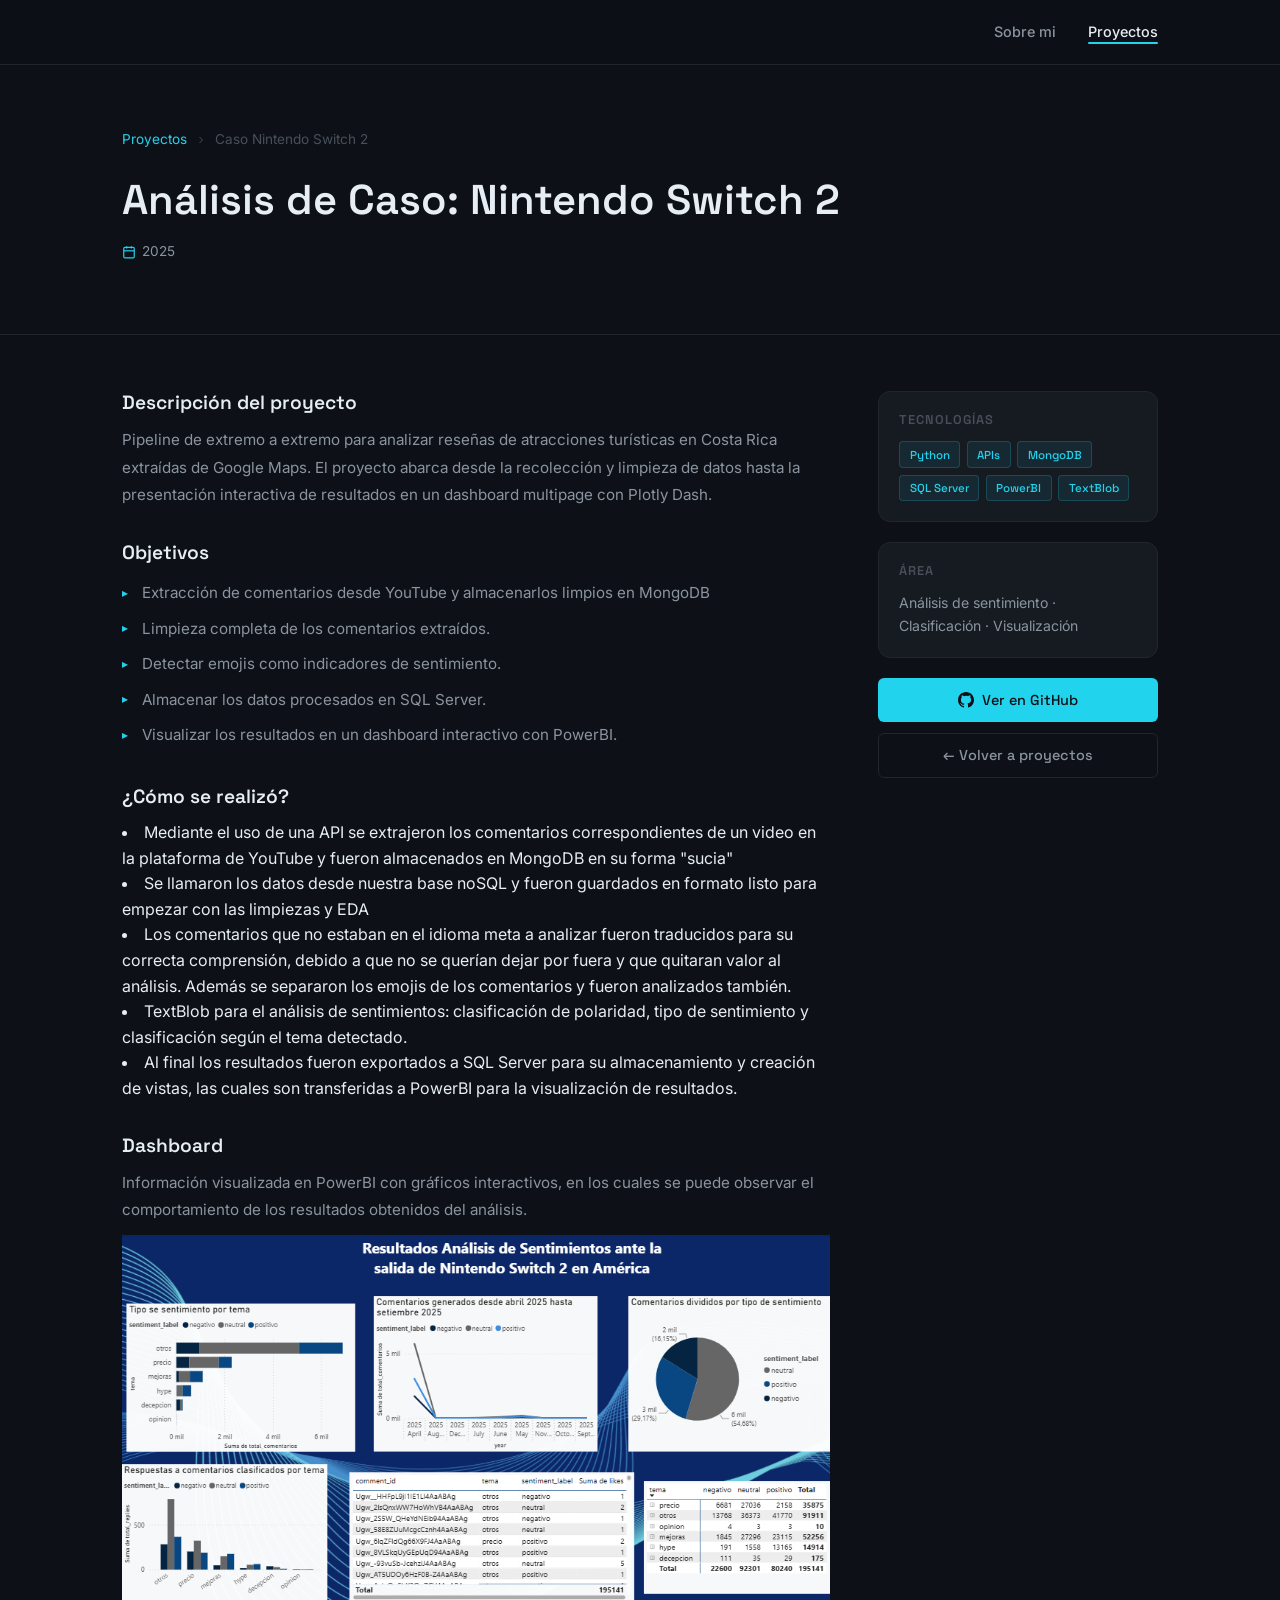
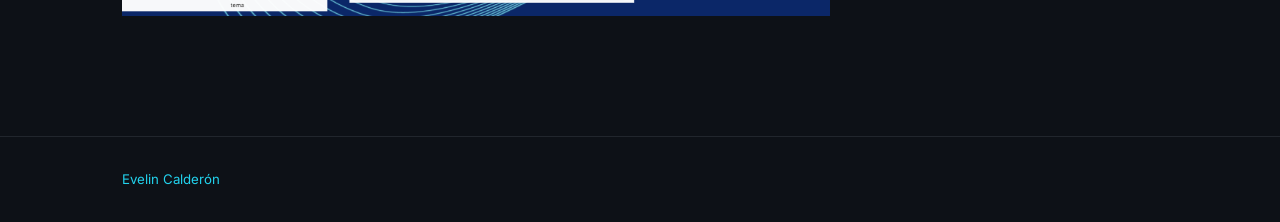
==== proyecto-analisis-nintendo.html @ d5260c55 "nuevos archivos" ====
<!DOCTYPE html>
<html lang="es">
<head>
  <meta charset="UTF-8" />
  <meta name="viewport" content="width=device-width, initial-scale=1.0" />
  <title>Análisis de reseñas turísticas — Evelin Calderón</title>
  <link rel="stylesheet" href="styles.css" />
</head>
<body>

  <nav class="navbar">
    <div class="container">
      <a href="index.html" class="nav-logo"></a>
      <ul class="nav-links">
        <li><a href="index.html">Sobre mi</a></li>
        <li><a href="proyectos.html" class="active">Proyectos</a></li>
      </ul>
    </div>
  </nav>

  <!-- ========== DETAIL HERO ========== -->
  <div class="project-detail-hero">
    <div class="container">
      <nav class="breadcrumb">
        <a href="proyectos.html">Proyectos</a>
        <svg viewBox="0 0 24 24" fill="none" stroke="currentColor" stroke-width="2"><path d="M9 18l6-6-6-6"/></svg>
        <span>Caso Nintendo Switch 2</span>
      </nav>

      
      <h1>Análisis de Caso: Nintendo Switch 2</h1>

      <div class="project-meta">
        <div class="meta-item">
          <svg viewBox="0 0 24 24" fill="none" stroke="currentColor" stroke-width="2"><rect x="3" y="4" width="18" height="18" rx="2" ry="2"/><line x1="16" y1="2" x2="16" y2="6"/><line x1="8" y1="2" x2="8" y2="6"/><line x1="3" y1="10" x2="21" y2="10"/></svg>
          2025
        </div>
      </div>
    </div>
  </div>

  <!-- ========== BODY ========== -->
  <div class="project-detail-body">
    <div class="container">
      <div class="detail-layout">

        <!-- CONTENIDO PRINCIPAL -->
        <div class="detail-content">
          <h2>Descripción del proyecto</h2>
          <p>
            Pipeline de extremo a extremo para analizar reseñas de atracciones turísticas en Costa Rica
            extraídas de Google Maps. El proyecto abarca desde la recolección y limpieza de datos hasta
            la presentación interactiva de resultados en un dashboard multipage con Plotly Dash.
          </p>

          <h2>Objetivos</h2>
          <ul>
            <li>Extracción de comentarios desde YouTube y almacenarlos limpios en MongoDB</li>
            <li>Limpieza completa de los comentarios extraídos.</li>
            <li>Detectar emojis como indicadores de sentimiento.</li>
            <li>Almacenar los datos procesados en SQL Server.</li>
            <li>Visualizar los resultados en un dashboard interactivo con PowerBI.</li>
          </ul>

          <h2>¿Cómo se realizó?</h2>
          <p>
            <li>Mediante el uso de una API se extrajeron los comentarios correspondientes de un video en la plataforma de YouTube y fueron almacenados
              en MongoDB en su forma "sucia"
            </li> 
            <li>Se llamaron los datos desde nuestra base noSQL y fueron guardados en formato listo para empezar con las limpiezas y EDA</li>
            <li>Los comentarios que no estaban en el idioma meta a analizar fueron traducidos para su correcta comprensión, 
              debido a que no se querían dejar por fuera y que quitaran valor al análisis. Además se separaron los emojis de los 
              comentarios y fueron analizados también.
            </li>
            <li>TextBlob para el análisis de sentimientos: clasificación de polaridad, tipo de sentimiento y clasificación según el tema detectado.</li>
            <li>Al final los resultados fueron exportados a SQL Server para su almacenamiento y creación de 
              vistas, las cuales son transferidas a PowerBI para la visualización de resultados.
            </li>
          </p>

          <h2>Dashboard</h2>
          <p>
            Información visualizada en PowerBI con gráficos interactivos, en los cuales se puede observar el
            comportamiento de los resultados obtenidos del análisis. 
          </p>

          <img src="Captura de pantalla 2026-06-19 220308.png" />

          
        </div>

        <!-- SIDEBAR -->
        <aside class="detail-sidebar">
          <div class="sidebar-card">
            <h4>Tecnologías</h4>
            <div class="tag-list">
              <span class="tag">Python</span>
              <span class="tag">APIs</span>
              <span class="tag">MongoDB</span>
              <span class="tag">SQL Server</span>
              <span class="tag">PowerBI</span>
              <span class="tag">TextBlob</span>
            </div>
          </div>

          <div class="sidebar-card">
            <h4>Área</h4>
            <p style="font-size:0.88rem; color:var(--text-secondary);">Análisis de sentimiento · Clasificación · Visualización</p>
          </div>

          <div class="sidebar-actions">
            <a href="https://github.com/EveCalderonRojas/AnalisisSentimientosYT" target="_blank" class="btn btn-primary">
              <svg viewBox="0 0 24 24" fill="currentColor" width="16" height="16"><path d="M12 0C5.37 0 0 5.37 0 12c0 5.3 3.438 9.8 8.205 11.385.6.113.82-.258.82-.577v-2.165c-3.338.726-4.033-1.416-4.033-1.416-.546-1.387-1.333-1.756-1.333-1.756-1.089-.745.083-.729.083-.729 1.205.084 1.839 1.237 1.839 1.237 1.07 1.834 2.807 1.304 3.492.997.107-.775.418-1.305.762-1.604-2.665-.305-5.467-1.334-5.467-5.931 0-1.311.469-2.381 1.236-3.221-.124-.303-.535-1.524.117-3.176 0 0 1.008-.322 3.301 1.23A11.509 11.509 0 0 1 12 5.803c1.02.005 2.047.138 3.006.404 2.291-1.552 3.297-1.23 3.297-1.23.653 1.653.242 2.874.118 3.176.77.84 1.235 1.911 1.235 3.221 0 4.609-2.807 5.624-5.479 5.921.43.372.823 1.102.823 2.222v3.293c0 .319.192.694.801.576C20.566 21.797 24 17.3 24 12c0-6.63-5.37-12-12-12z"/></svg>
              Ver en GitHub
            </a>
            <a href="proyectos.html" class="btn btn-ghost">← Volver a proyectos</a>
          </div>
        </aside>

      </div>
    </div>
  </div>

  <footer>
    <div class="container">
      <div class="footer-inner">
        <p class="footer-copy"><span>Evelin Calderón</span></p>
        <div class="footer-links">
        </div>
      </div>
    </div>
  </footer>

</body>
</html>
---- styles.css ----
/* ============================================================
   PORTAFOLIO — Evelin Calderón
   Paleta: Dark (#0D1117) + Cyan (#22D3EE)
   Tipografía: Space Grotesk + Inter
   ============================================================ */

@import url('https://fonts.googleapis.com/css2?family=Space+Grotesk:wght@300;400;500;600;700&family=Inter:wght@300;400;500;600&display=swap');

/* ---- TOKENS ---- */
:root {
  --bg-base:       #0D1117;
  --bg-surface:    #161B22;
  --bg-elevated:   #1C2333;
  --border:        #21262D;
  --text-primary:  #E6EDF3;
  --text-secondary:#8B949E;
  --text-muted:    #484F58;
  --accent:        #22D3EE;
  --accent-dark:   #0891B2;
  --accent-glow:   rgba(34, 211, 238, 0.15);
  --accent-subtle: rgba(34, 211, 238, 0.08);
  --danger:        #F85149;
  --success:       #3FB950;

  --font-display: 'Space Grotesk', sans-serif;
  --font-body:    'Inter', sans-serif;

  --radius-sm:  6px;
  --radius-md:  12px;
  --radius-lg:  20px;
  --transition: 0.2s ease;
}

/* ---- RESET ---- */
*, *::before, *::after { box-sizing: border-box; margin: 0; padding: 0; }

html { scroll-behavior: smooth; }

body {
  font-family: var(--font-body);
  background-color: var(--bg-base);
  color: var(--text-primary);
  line-height: 1.6;
  min-height: 100vh;
  -webkit-font-smoothing: antialiased;
}

img { display: block; max-width: 100%; }
a  { color: inherit; text-decoration: none; }
ul { list-style: none; }

/* ---- TIPOGRAFÍA ---- */
h1, h2, h3, h4 {
  font-family: var(--font-display);
  font-weight: 600;
  line-height: 1.2;
}

.label-code {
  font-family: 'Space Grotesk', monospace;
  font-size: 0.75rem;
  font-weight: 500;
  color: var(--accent);
  letter-spacing: 0.08em;
  text-transform: uppercase;
}

/* ---- LAYOUT ---- */
.container {
  max-width: 1100px;
  margin: 0 auto;
  padding: 0 2rem;
}

/* ============================================================
   NAVBAR
   ============================================================ */
.navbar {
  position: sticky;
  top: 0;
  z-index: 100;
  background: rgba(13, 17, 23, 0.85);
  backdrop-filter: blur(12px);
  -webkit-backdrop-filter: blur(12px);
  border-bottom: 1px solid var(--border);
}

.navbar .container {
  display: flex;
  align-items: center;
  justify-content: space-between;
  height: 64px;
}

.nav-logo {
  font-family: var(--font-display);
  font-weight: 700;
  font-size: 1.1rem;
  color: var(--text-primary);
  display: flex;
  align-items: center;
  gap: 0.5rem;
}

.nav-logo span {
  color: var(--accent);
}

.nav-links {
  display: flex;
  gap: 2rem;
  align-items: center;
}

.nav-links a {
  font-size: 0.9rem;
  font-weight: 500;
  color: var(--text-secondary);
  transition: color var(--transition);
  position: relative;
}

.nav-links a::after {
  content: '';
  position: absolute;
  bottom: -4px;
  left: 0;
  width: 0;
  height: 2px;
  background: var(--accent);
  transition: width var(--transition);
  border-radius: 2px;
}

.nav-links a:hover,
.nav-links a.active {
  color: var(--text-primary);
}

.nav-links a:hover::after,
.nav-links a.active::after {
  width: 100%;
}

/* ============================================================
   HERO — index.html
   ============================================================ */
.hero {
  padding: 6rem 0 4rem;
  position: relative;
  overflow: hidden;
}

.hero::before {
  content: '';
  position: absolute;
  top: -200px;
  right: -200px;
  width: 600px;
  height: 600px;
  background: radial-gradient(circle, rgba(34,211,238,0.07) 0%, transparent 70%);
  pointer-events: none;
}

.hero-inner {
  display: grid;
  grid-template-columns: 1fr auto;
  gap: 3rem;
  align-items: center;
}

.hero-eyebrow {
  display: flex;
  align-items: center;
  gap: 0.75rem;
  margin-bottom: 1.25rem;
}

.hero-eyebrow .dot {
  width: 8px;
  height: 8px;
  border-radius: 50%;
  background: var(--accent);
  animation: pulse 2.5s ease-in-out infinite;
}

@keyframes pulse {
  0%, 100% { opacity: 1; transform: scale(1); }
  50% { opacity: 0.4; transform: scale(0.85); }
}

.hero h1 {
  font-size: clamp(2.2rem, 5vw, 3.5rem);
  font-weight: 700;
  margin-bottom: 0.5rem;
}

.hero h1 .accent {
  color: var(--accent);
}

.hero-role {
  font-family: var(--font-display);
  font-size: clamp(1rem, 2vw, 1.25rem);
  font-weight: 400;
  color: var(--text-secondary);
  margin-bottom: 1.5rem;
}

.hero-bio {
  font-size: 1rem;
  color: var(--text-secondary);
  max-width: 520px;
  line-height: 1.75;
  margin-bottom: 2.5rem;
}

.hero-actions {
  display: flex;
  gap: 1rem;
  flex-wrap: wrap;
}

/* Foto / avatar */
.hero-avatar {
  width: 220px;
  height: 220px;
  border-radius: 50%;
  border: 2px solid var(--border);
  object-fit: cover;
  box-shadow: 0 0 0 6px var(--accent-subtle), 0 20px 60px rgba(0,0,0,0.5);
  flex-shrink: 0;
}

.avatar-placeholder {
  width: 220px;
  height: 220px;
  border-radius: 50%;
  border: 2px solid var(--border);
  background: var(--bg-surface);
  display: flex;
  align-items: center;
  justify-content: center;
  box-shadow: 0 0 0 6px var(--accent-subtle), 0 20px 60px rgba(0,0,0,0.5);
  flex-shrink: 0;
}

.avatar-placeholder svg {
  width: 80px;
  height: 80px;
  color: var(--text-muted);
}

/* ---- BOTONES ---- */
.btn {
  display: inline-flex;
  align-items: center;
  gap: 0.5rem;
  padding: 0.65rem 1.4rem;
  border-radius: var(--radius-sm);
  font-family: var(--font-display);
  font-size: 0.9rem;
  font-weight: 500;
  cursor: pointer;
  border: none;
  transition: all var(--transition);
  white-space: nowrap;
}

.btn-primary {
  background: var(--accent);
  color: #0D1117;
}

.btn-primary:hover {
  background: #38BDF8;
  transform: translateY(-1px);
  box-shadow: 0 6px 20px rgba(34,211,238,0.25);
}

.btn-ghost {
  background: transparent;
  color: var(--text-secondary);
  border: 1px solid var(--border);
}

.btn-ghost:hover {
  color: var(--text-primary);
  border-color: var(--text-muted);
  background: var(--bg-surface);
}

/* ============================================================
   SEPARADOR DE SECCIÓN (firma visual)
   ============================================================ */
.section-header {
  margin-bottom: 3rem;
}

.section-code-label {
  font-family: var(--font-display);
  font-size: 0.78rem;
  color: var(--accent);
  letter-spacing: 0.1em;
  margin-bottom: 0.6rem;
  opacity: 0.8;
}

.section-code-label::before {
  content: '// ';
  opacity: 0.5;
}

.section-header h2 {
  font-size: clamp(1.5rem, 3vw, 2rem);
  color: var(--text-primary);
}

.section-divider {
  height: 1px;
  background: linear-gradient(to right, var(--accent), transparent);
  margin: 0.75rem 0 0;
  width: 60px;
}

/* ============================================================
   SECCIÓN HABILIDADES — index.html
   ============================================================ */
.skills-section {
  padding: 4rem 0;
  border-top: 1px solid var(--border);
}

.skills-grid {
  display: grid;
  grid-template-columns: repeat(auto-fit, minmax(220px, 1fr));
  gap: 1.25rem;
}

.skill-card {
  background: var(--bg-surface);
  border: 1px solid var(--border);
  border-radius: var(--radius-md);
  padding: 1.5rem;
  transition: border-color var(--transition), transform var(--transition);
}

.skill-card:hover {
  border-color: var(--accent);
  transform: translateY(-2px);
}

.skill-card-icon {
  font-size: 1.5rem;
  margin-bottom: 0.75rem;
}

.skill-card h3 {
  font-size: 0.95rem;
  font-weight: 600;
  margin-bottom: 0.5rem;
  color: var(--text-primary);
}

.skill-tags {
  display: flex;
  flex-wrap: wrap;
  gap: 0.4rem;
  margin-top: 0.75rem;
}

.tag {
  font-family: var(--font-display);
  font-size: 0.72rem;
  font-weight: 500;
  padding: 0.2rem 0.6rem;
  border-radius: 4px;
  background: var(--accent-subtle);
  color: var(--accent);
  border: 1px solid rgba(34,211,238,0.2);
}

/* ============================================================
   REDES / LINKS SOCIALES
   ============================================================ */
.social-section {
  padding: 4rem 0;
  border-top: 1px solid var(--border);
}

.social-grid {
  display: flex;
  flex-wrap: wrap;
  gap: 1rem;
}

.social-link {
  display: flex;
  align-items: center;
  gap: 0.65rem;
  padding: 0.75rem 1.25rem;
  background: var(--bg-surface);
  border: 1px solid var(--border);
  border-radius: var(--radius-sm);
  font-size: 0.9rem;
  font-weight: 500;
  color: var(--text-secondary);
  transition: all var(--transition);
}

.social-link:hover {
  color: var(--accent);
  border-color: var(--accent);
  background: var(--accent-subtle);
}

.social-link svg {
  width: 18px;
  height: 18px;
  flex-shrink: 0;
}

/* ============================================================
   PÁGINA PROYECTOS
   ============================================================ */
.page-hero {
  padding: 4rem 0 3rem;
  border-bottom: 1px solid var(--border);
}

.page-hero h1 {
  font-size: clamp(1.8rem, 4vw, 2.8rem);
  margin-bottom: 0.75rem;
}

.page-hero p {
  color: var(--text-secondary);
  max-width: 500px;
}

.projects-section {
  padding: 4rem 0;
}

.projects-grid {
  display: grid;
  grid-template-columns: repeat(auto-fill, minmax(320px, 1fr));
  gap: 1.5rem;
}

.project-card {
  background: var(--bg-surface);
  border: 1px solid var(--border);
  border-radius: var(--radius-md);
  padding: 1.75rem;
  display: flex;
  flex-direction: column;
  gap: 1rem;
  transition: border-color var(--transition), transform var(--transition), box-shadow var(--transition);
  cursor: pointer;
}

.project-card:hover {
  border-color: var(--accent);
  transform: translateY(-3px);
  box-shadow: 0 8px 30px rgba(0,0,0,0.3);
}

.project-card-top {
  display: flex;
  justify-content: space-between;
  align-items: flex-start;
}

.project-icon {
  font-size: 1.8rem;
}

.project-status {
  font-family: var(--font-display);
  font-size: 0.7rem;
  font-weight: 500;
  padding: 0.2rem 0.6rem;
  border-radius: 100px;
  background: rgba(63, 185, 80, 0.1);
  color: var(--success);
  border: 1px solid rgba(63, 185, 80, 0.3);
}

.project-status.wip {
  background: rgba(255, 184, 0, 0.1);
  color: #FFB800;
  border-color: rgba(255, 184, 0, 0.3);
}

.project-card h3 {
  font-size: 1.05rem;
  font-weight: 600;
  color: var(--text-primary);
}

.project-card p {
  font-size: 0.9rem;
  color: var(--text-secondary);
  line-height: 1.65;
  flex: 1;
}

.project-card-footer {
  display: flex;
  justify-content: space-between;
  align-items: center;
  padding-top: 0.75rem;
  border-top: 1px solid var(--border);
}

.project-link {
  display: flex;
  align-items: center;
  gap: 0.4rem;
  font-size: 0.85rem;
  font-weight: 500;
  color: var(--accent);
  transition: gap var(--transition);
}

.project-link:hover {
  gap: 0.65rem;
}

.project-link svg {
  width: 14px;
  height: 14px;
}

/* ============================================================
   DETALLE DE PROYECTO
   ============================================================ */
.project-detail-hero {
  padding: 4rem 0 3rem;
  border-bottom: 1px solid var(--border);
}

.breadcrumb {
  display: flex;
  align-items: center;
  gap: 0.5rem;
  font-size: 0.85rem;
  color: var(--text-muted);
  margin-bottom: 1.5rem;
}

.breadcrumb a {
  color: var(--accent);
  transition: opacity var(--transition);
}

.breadcrumb a:hover { opacity: 0.7; }

.breadcrumb svg {
  width: 12px;
  height: 12px;
}

.project-detail-hero h1 {
  font-size: clamp(1.8rem, 4vw, 2.6rem);
  margin-bottom: 1rem;
}

.project-meta {
  display: flex;
  flex-wrap: wrap;
  gap: 1.25rem;
  margin-bottom: 1.5rem;
}

.meta-item {
  display: flex;
  align-items: center;
  gap: 0.4rem;
  font-size: 0.85rem;
  color: var(--text-secondary);
}

.meta-item svg {
  width: 14px;
  height: 14px;
  color: var(--accent);
}

.project-detail-body {
  padding: 3.5rem 0;
}

.detail-layout {
  display: grid;
  grid-template-columns: 1fr 280px;
  gap: 3rem;
  align-items: start;
}

.detail-content h2 {
  font-size: 1.2rem;
  margin: 2rem 0 0.75rem;
  color: var(--text-primary);
}

.detail-content h2:first-child {
  margin-top: 0;
}

.detail-content p {
  font-size: 0.95rem;
  color: var(--text-secondary);
  line-height: 1.8;
  margin-bottom: 0.75rem;
}

.detail-content ul {
  list-style: none;
  padding: 0;
}

.detail-content ul li {
  font-size: 0.95rem;
  color: var(--text-secondary);
  padding: 0.35rem 0;
  padding-left: 1.25rem;
  position: relative;
}

.detail-content ul li::before {
  content: '▸';
  position: absolute;
  left: 0;
  color: var(--accent);
  font-size: 0.75rem;
  top: 0.45rem;
}

.detail-sidebar {
  position: sticky;
  top: 84px;
  display: flex;
  flex-direction: column;
  gap: 1.25rem;
}

.sidebar-card {
  background: var(--bg-surface);
  border: 1px solid var(--border);
  border-radius: var(--radius-md);
  padding: 1.25rem;
}

.sidebar-card h4 {
  font-size: 0.8rem;
  font-weight: 600;
  color: var(--text-muted);
  text-transform: uppercase;
  letter-spacing: 0.08em;
  margin-bottom: 0.85rem;
}

.sidebar-card .tag-list {
  display: flex;
  flex-wrap: wrap;
  gap: 0.4rem;
}

.sidebar-actions {
  display: flex;
  flex-direction: column;
  gap: 0.65rem;
}

.sidebar-actions .btn {
  justify-content: center;
  width: 100%;
}

/* ============================================================
   PÁGINA CONTACTO
   ============================================================ */
.contact-section {
  padding: 4rem 0;
}

.contact-layout {
  display: grid;
  grid-template-columns: 1fr 1fr;
  gap: 4rem;
  align-items: start;
}

.contact-info p {
  font-size: 0.95rem;
  color: var(--text-secondary);
  line-height: 1.8;
  margin-bottom: 2rem;
}

.contact-items {
  display: flex;
  flex-direction: column;
  gap: 1rem;
}

.contact-item {
  display: flex;
  align-items: center;
  gap: 1rem;
  padding: 1rem 1.25rem;
  background: var(--bg-surface);
  border: 1px solid var(--border);
  border-radius: var(--radius-sm);
  transition: border-color var(--transition);
}

.contact-item:hover {
  border-color: var(--accent);
}

.contact-item-icon {
  width: 38px;
  height: 38px;
  border-radius: var(--radius-sm);
  background: var(--accent-subtle);
  display: flex;
  align-items: center;
  justify-content: center;
  flex-shrink: 0;
}

.contact-item-icon svg {
  width: 18px;
  height: 18px;
  color: var(--accent);
}

.contact-item-text {
  display: flex;
  flex-direction: column;
}

.contact-item-label {
  font-size: 0.75rem;
  color: var(--text-muted);
  font-weight: 500;
  text-transform: uppercase;
  letter-spacing: 0.06em;
  margin-bottom: 0.1rem;
}

.contact-item-value {
  font-size: 0.9rem;
  color: var(--text-primary);
  font-weight: 500;
}

.contact-form-wrapper {
  background: var(--bg-surface);
  border: 1px solid var(--border);
  border-radius: var(--radius-lg);
  padding: 2rem;
}

.contact-form-wrapper h3 {
  font-size: 1.1rem;
  margin-bottom: 1.5rem;
  color: var(--text-primary);
}

.form-group {
  display: flex;
  flex-direction: column;
  gap: 0.4rem;
  margin-bottom: 1.25rem;
}

.form-group label {
  font-size: 0.82rem;
  font-weight: 500;
  color: var(--text-secondary);
  letter-spacing: 0.03em;
}

.form-group input,
.form-group textarea {
  background: var(--bg-elevated);
  border: 1px solid var(--border);
  border-radius: var(--radius-sm);
  padding: 0.7rem 0.9rem;
  font-family: var(--font-body);
  font-size: 0.9rem;
  color: var(--text-primary);
  outline: none;
  transition: border-color var(--transition), box-shadow var(--transition);
  resize: vertical;
}

.form-group input::placeholder,
.form-group textarea::placeholder {
  color: var(--text-muted);
}

.form-group input:focus,
.form-group textarea:focus {
  border-color: var(--accent);
  box-shadow: 0 0 0 3px var(--accent-glow);
}

.form-group textarea {
  min-height: 120px;
}

/* ============================================================
   FOOTER
   ============================================================ */
footer {
  border-top: 1px solid var(--border);
  padding: 2rem 0;
  margin-top: 4rem;
}

.footer-inner {
  display: flex;
  justify-content: space-between;
  align-items: center;
  flex-wrap: wrap;
  gap: 1rem;
}

.footer-copy {
  font-size: 0.83rem;
  color: var(--text-muted);
}

.footer-copy span {
  color: var(--accent);
}

.footer-links {
  display: flex;
  gap: 1.5rem;
}

.footer-links a {
  font-size: 0.83rem;
  color: var(--text-muted);
  transition: color var(--transition);
}

.footer-links a:hover {
  color: var(--text-primary);
}

/* ============================================================
   RESPONSIVE
   ============================================================ */
@media (max-width: 768px) {
  .hero-inner {
    grid-template-columns: 1fr;
    text-align: center;
  }

  .hero-eyebrow {
    justify-content: center;
  }

  .hero-bio {
    margin-left: auto;
    margin-right: auto;
  }

  .hero-actions {
    justify-content: center;
  }

  .avatar-placeholder,
  .hero-avatar {
    margin: 0 auto;
    width: 160px;
    height: 160px;
    order: -1;
  }

  .detail-layout {
    grid-template-columns: 1fr;
  }

  .detail-sidebar {
    position: static;
  }

  .contact-layout {
    grid-template-columns: 1fr;
  }

  .social-grid {
    flex-direction: column;
  }
}

@media (max-width: 480px) {
  .container {
    padding: 0 1.25rem;
  }

  .nav-links {
    gap: 1.25rem;
  }
}

/* ============================================================
   SCROLL REVEAL (clases JS opcionales)
   ============================================================ */
.fade-in {
  opacity: 0;
  transform: translateY(16px);
  transition: opacity 0.5s ease, transform 0.5s ease;
}

.fade-in.visible {
  opacity: 1;
  transform: translateY(0);
}
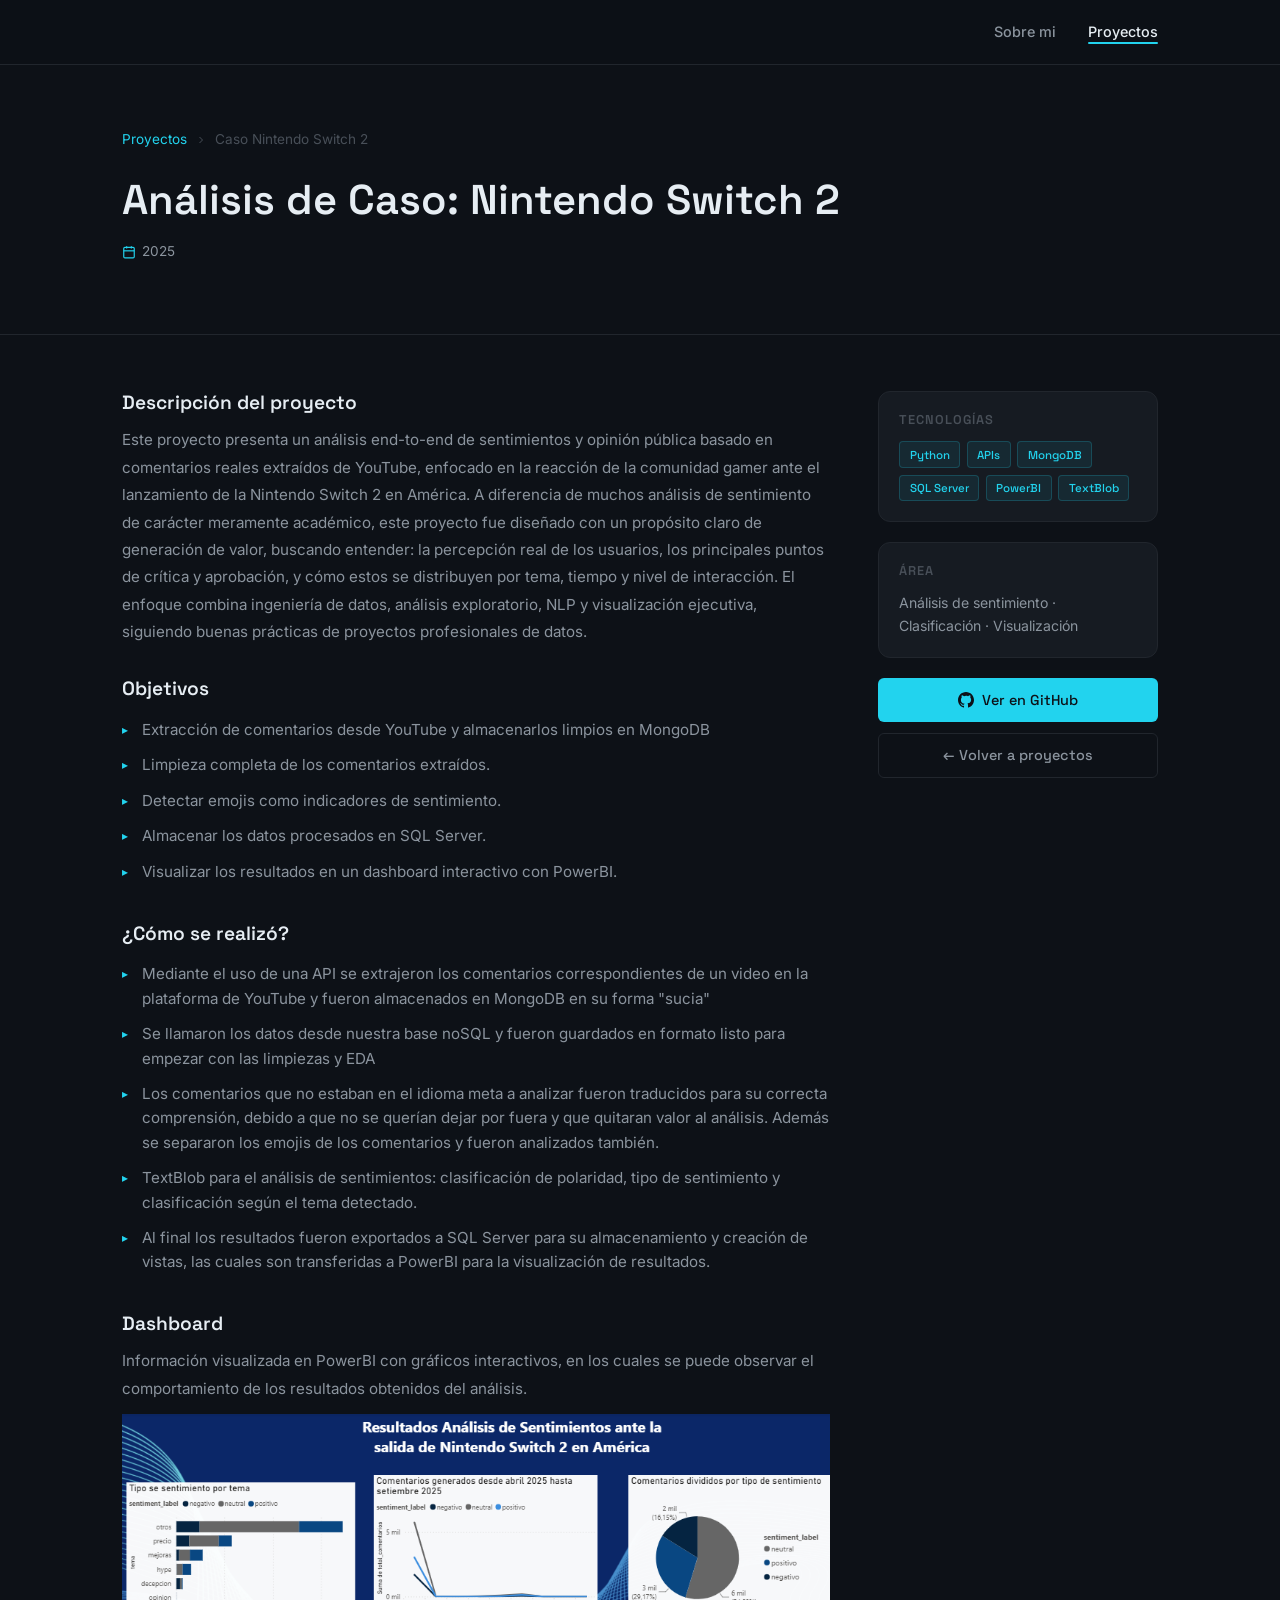
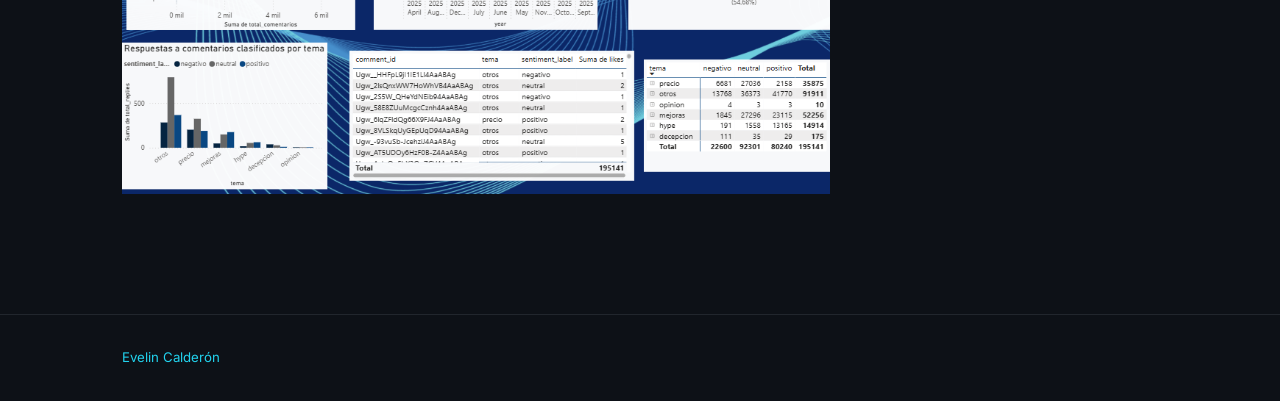
==== commit 6a329fe3: "cambios" ====
--- a/proyecto-analisis-nintendo.html
+++ b/proyecto-analisis-nintendo.html
@@ -48,9 +48,13 @@
         <div class="detail-content">
           <h2>Descripción del proyecto</h2>
           <p>
-            Pipeline de extremo a extremo para analizar reseñas de atracciones turísticas en Costa Rica
-            extraídas de Google Maps. El proyecto abarca desde la recolección y limpieza de datos hasta
-            la presentación interactiva de resultados en un dashboard multipage con Plotly Dash.
+            Este proyecto presenta un análisis end-to-end de sentimientos y opinión pública basado en comentarios reales extraídos de YouTube, 
+            enfocado en la reacción de la comunidad gamer ante el lanzamiento de la Nintendo Switch 2 en América.
+            
+            A diferencia de muchos análisis de sentimiento de carácter meramente académico, este proyecto fue diseñado con un propósito claro de generación de valor, buscando entender: 
+            la percepción real de los usuarios, los principales puntos de crítica y aprobación, y cómo estos se distribuyen por tema, tiempo y nivel de interacción.
+            
+            El enfoque combina ingeniería de datos, análisis exploratorio, NLP y visualización ejecutiva, siguiendo buenas prácticas de proyectos profesionales de datos.
           </p>
 
           <h2>Objetivos</h2>
@@ -63,7 +67,7 @@
           </ul>
 
           <h2>¿Cómo se realizó?</h2>
-          <p>
+          <ul>
             <li>Mediante el uso de una API se extrajeron los comentarios correspondientes de un video en la plataforma de YouTube y fueron almacenados
               en MongoDB en su forma "sucia"
             </li> 
@@ -76,7 +80,7 @@
             <li>Al final los resultados fueron exportados a SQL Server para su almacenamiento y creación de 
               vistas, las cuales son transferidas a PowerBI para la visualización de resultados.
             </li>
-          </p>
+          </ul>
 
           <h2>Dashboard</h2>
           <p>
